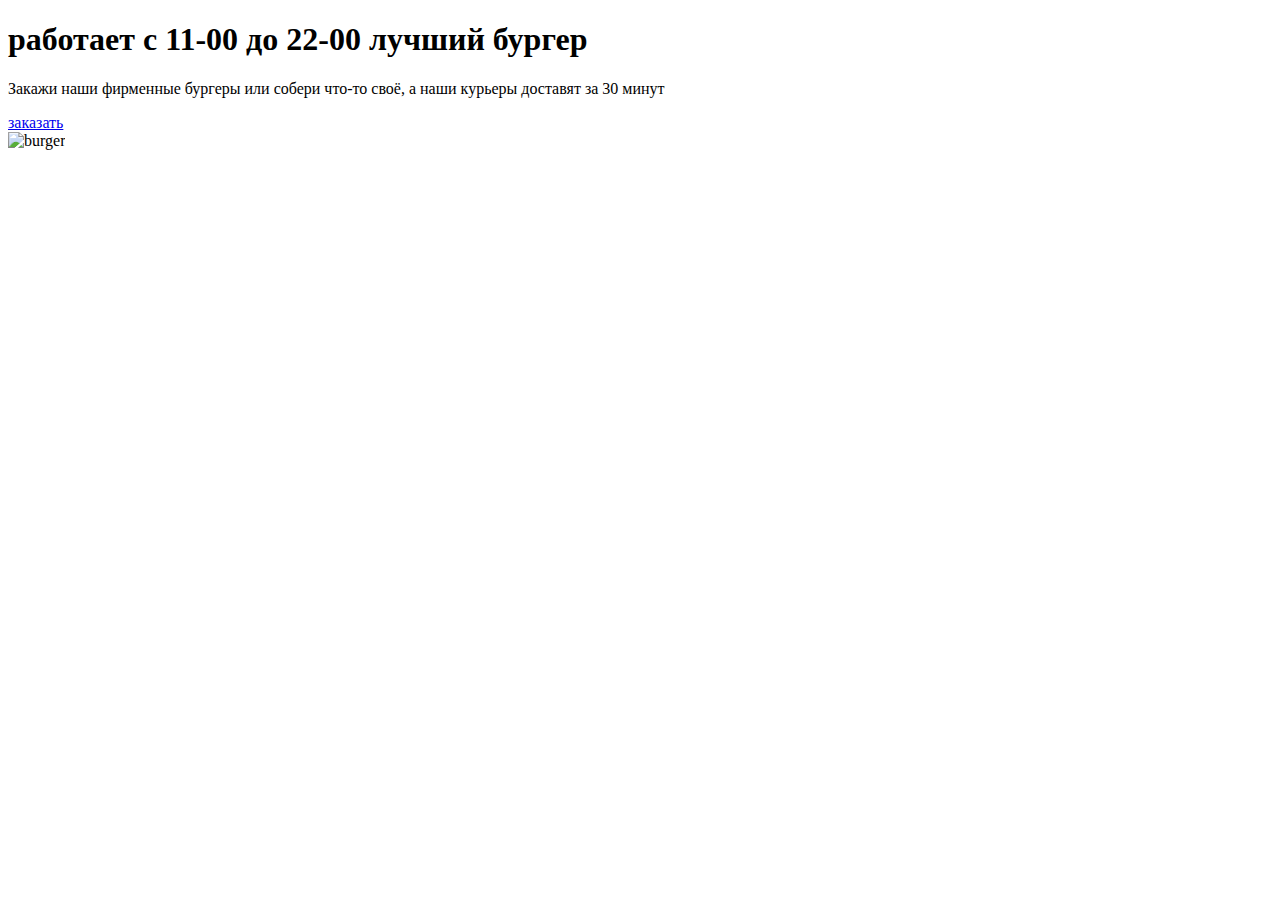
==== burger/index.html @ e98af859 "Create index.html" ====
<!DOCTYPE html>
<html lang="ru">
<head>
    <meta charset="UTF-8">
    <meta http-equiv="X-UA-Compatible" content="IE=edge">
    <meta name="viewport" content="width=device-width, initial-scale=1.0">
    <title>Document</title>
    <link rel="preconnect" href="https://fonts.googleapis.com">
    <link rel="preconnect" href="https://fonts.gstatic.com" crossorigin>
    <link href="https://fonts.googleapis.com/css2?family=Nunito+Sans:wght@700;800&family=Open+Sans&display=swap" rel="stylesheet">
    <link rel="stylesheet" href="style.css">
</head>
<body>
    <div class="main-banner">
        <div class="main-conteiner">
            <div class="main-text">
                <h1 >
                    <span>работает с 11-00 до 22-00</span>
                    лучший бургер
                </h1>
                    <p>Закажи наши фирменные бургеры или собери что-то своё, a&nbsp;наши курьеры доставят&nbsp;за&nbsp;30 минут
                    </p>
                    <a href="#">заказать</a>
            </div>
            <div class="visual-bg">
                <div class="bg"></div>
                <img src="img/fresh-tasty-burger.png" alt="burger">
            </div>
        </div>

    </div>
</body>
</html>
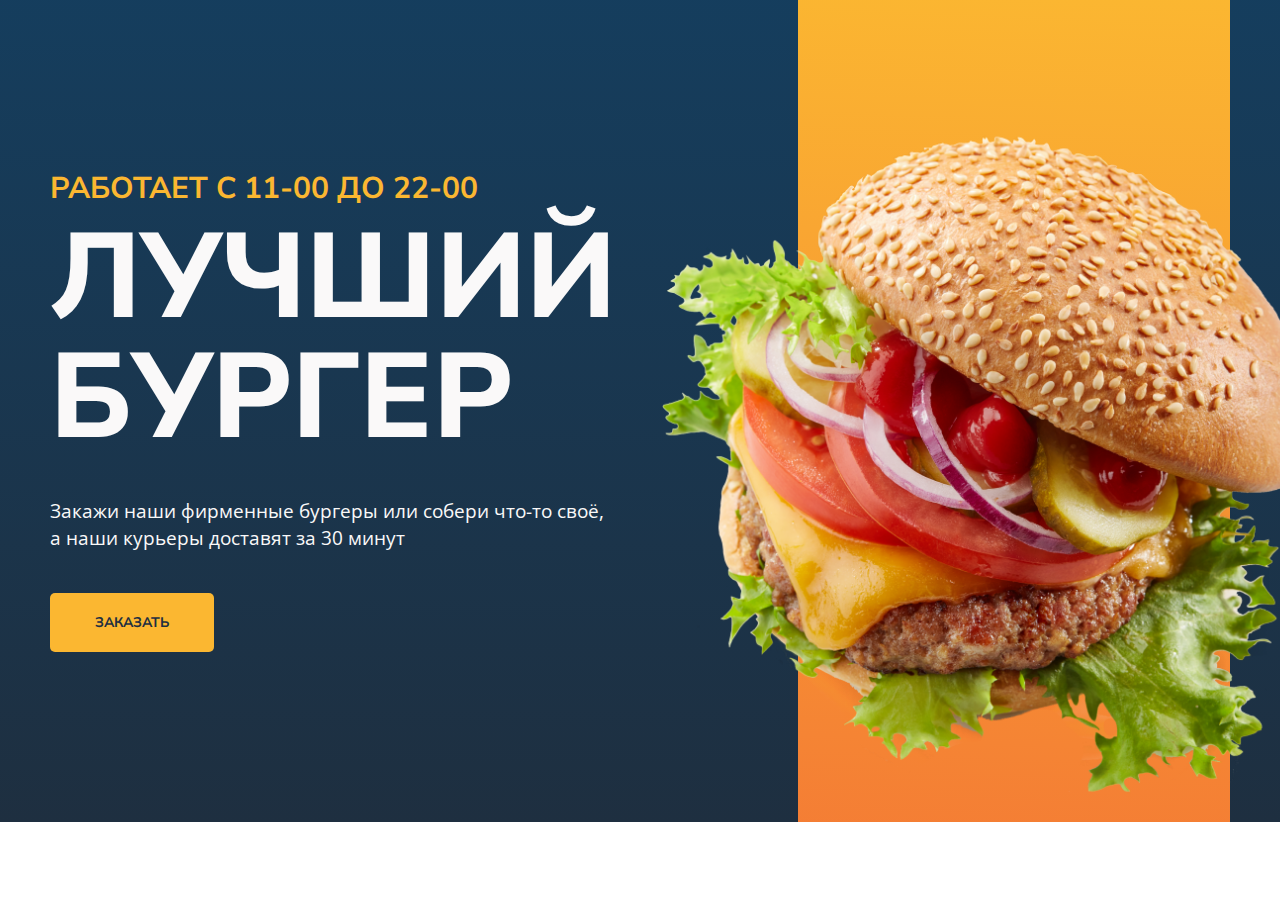
==== commit 22ed56f2: "Update index.html" ====
--- a/burger/index.html
+++ b/burger/index.html
@@ -24,7 +24,7 @@
             </div>
             <div class="visual-bg">
                 <div class="bg"></div>
-                <img src="img/fresh-tasty-burger.png" alt="burger">
+                <img src="ima/fresh-tasty-burger.png" alt="burger">
             </div>
         </div>
 
--- a/burger/style.css
+++ b/burger/style.css
@@ -0,0 +1,77 @@
+*{
+    margin: 0;
+    padding: 0;
+
+}
+body {
+    font-family: 'Nunito Sans', sans-serif;
+    
+}
+.main-banner {
+    background: linear-gradient(180deg, #0C4C7B -100%, #1E2F40 100%);
+}
+
+.main-conteiner {
+    max-width: 1180px;
+    margin: 0 auto;
+    display: flex;
+    justify-content: space-between;
+}
+img {
+    width: 820px;
+    position: absolute;
+    right: -168px;
+}
+.main-text   {
+    color: #FAF9F9;
+    flex: 0 0 580px;
+    padding-top: 170px;
+    padding-bottom: 170px;
+}
+h1 {
+    
+    font-size: 120px;
+    font-weight: 800;
+    text-transform: uppercase;
+    line-height: 120px;
+    margin-bottom: 40px;
+}
+h1 span {
+    color: #FBB731;
+    font-size: 30px;
+    text-transform: uppercase;
+    font-weight: 700;
+    line-height: 38px;
+    display: block;
+    margin-bottom: 10px;
+}
+p {
+    font-family: 'Open Sans', sans-serif;
+    font-size: 19px;
+    line-height: 1.4;
+    margin-bottom: 42px;
+}
+
+a {
+    color: #1E2F40;
+    background: #FBB731;
+    border-radius: 5px;
+    text-decoration: none;
+    text-transform: uppercase;
+    padding: 20px 45px;
+    display: inline-block;
+    font-size: 14px;
+    font-weight: 700;
+}
+
+.visual-bg {
+    flex-grow: 1;
+    display: flex;
+    justify-content: end;
+    position: relative;
+}
+.bg {
+    width: 432px;
+    height: 100%;
+    background: linear-gradient(2.42deg, #F37335 -19.6%, #FBB731 100.79%, #FDC830 100.79%);
+}
